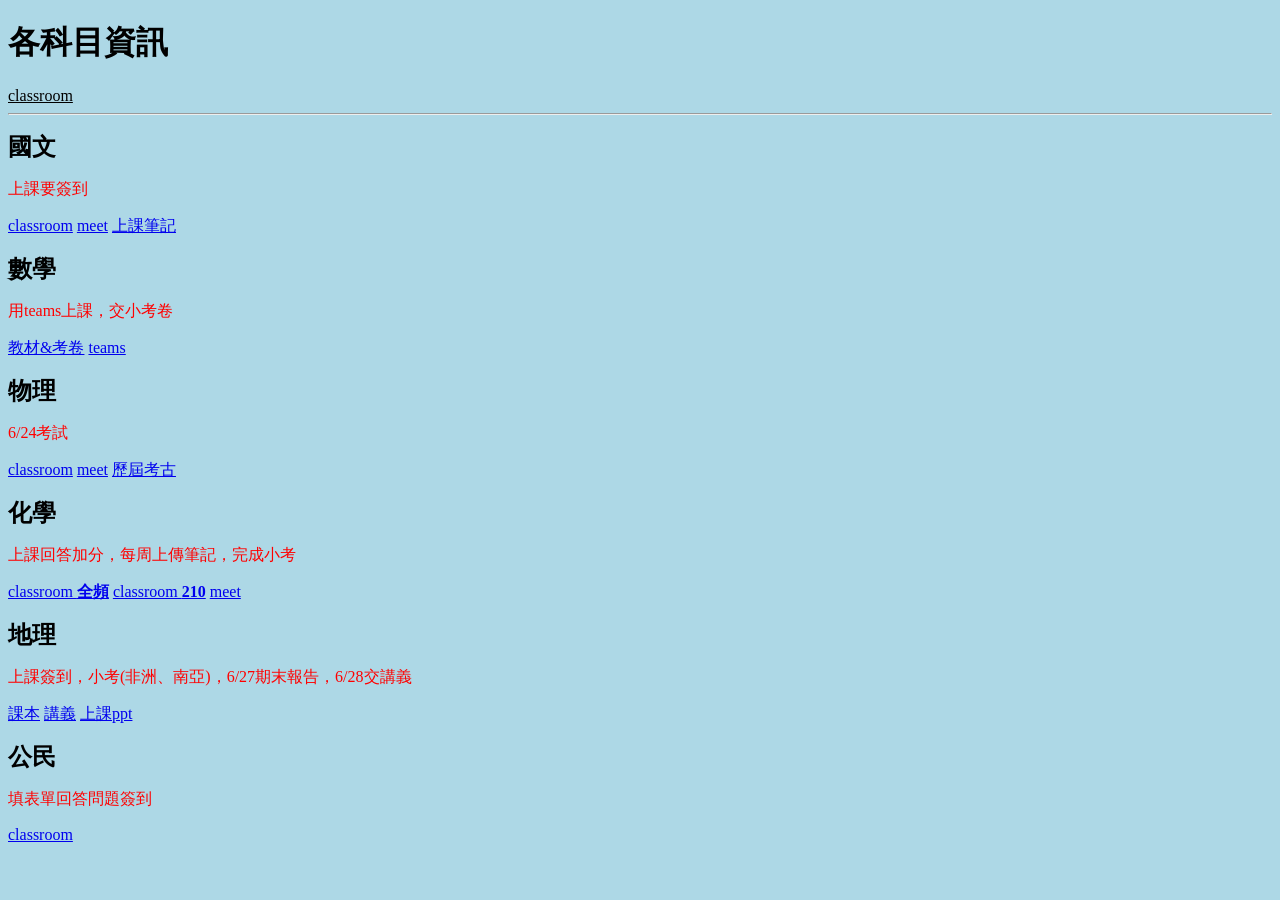
==== index.html @ 260b974c "sdfghjklq" ====
<!DOCTYPE html>
<html>
	<head>
		<meta charset="UTF-8">
		<title>各科資訊</title>
	</head>
	<body style="background-color:lightblue;">
		<h1>各科目資訊</h1>
		<a style="color: black;"href="https://classroom.google.com/u/1/h">classroom</a>
		<hr/>
		<!--------------->
		<p><font size="5"><b>國文</b></font></p>
		<p style="color: red;">上課要簽到</p>
		<a href="https://classroom.google.com/u/1/c/MzQzNjk5Mjk5Mzk4">classroom</a>
		<a href="https://meet.google.com/lookup/fc2mjpt23h?authuser=1&hs=179">meet</a>
		<a href="https://docs.google.com/document/d/1J_SD4aZLPcV2Flyv0-p1zSVLNdaXLL4tJrW4MOhwPWg/edit">上課筆記</a>
		<!--------------->
		<p><font size="5"><b>數學</b></font></p>
		<p style="color: red;">用teams上課，交小考卷</p>
		<a href="https://ms365ck-my.sharepoint.com/personal/pjchen_ms365_ck_tp_edu_tw/_layouts/15/onedrive.aspx?id=%2Fpersonal%2Fpjchen%5Fms365%5Fck%5Ftp%5Fedu%5Ftw%2FDocuments%2F208%2C210%2C217%E6%95%B8%E5%AD%B8%E6%95%99%E6%9D%90%E5%88%86%E4%BA%AB&originalPath=aHR0cHM6Ly9tczM2NWNrLW15LnNoYXJlcG9pbnQuY29tLzpmOi9nL3BlcnNvbmFsL3BqY2hlbl9tczM2NV9ja190cF9lZHVfdHcvRWloTVVyaVhwVGhLcXBCOEx3TmFrMHdCeGdaVGZwRk5nWENCNE9tMWFGZkNLZz9ydGltZT1zSUZ4Q3owczJVZw">教材&考卷</a>
		<a href="https://teams.microsoft.com/_#/school/conversations/%E4%B8%80%E8%88%AC?threadId=19:315025851530438c8fdfaea10eb56658@thread.tacv2&ctx=channel">teams</a>
		<!--------------->
		<p><font size="5"><b>物理</b></font></p>
		<p style="color: red;">6/24考試</p>
		<a href="https://classroom.google.com/u/1/c/MzQzNTU4ODA5Njgy">classroom</a>
		<a href="https://meet.google.com/lookup/bu3n7cfbhq?authuser=1&hs=179">meet</a>
		<a href="https://drive.google.com/drive/u/0/folders/1K9Jmgj_JLf2c37_H7lFQyNlokT1Dp903">歷屆考古</a>
		<!--------------->
		<p><font size="5"><b>化學</b></font></p>
		<p style="color: red;">上課回答加分，每周上傳筆記，完成小考</p>
		<a href="https://classroom.google.com/u/1/c/MjU2Njk5NTAxODA4">classroom <b>全頻</b></a>
		<a href="https://classroom.google.com/u/1/c/MzQ3MDc1Mjk2NjY5">classroom <b>210</b></a>
		<a href="https://meet.google.com/lookup/djmn33scyc?authuser=1&hs=179">meet</a>
		<!--------------->
		<p><font size="5"><b>地理</b></font></p>
		<p style="color: red;">上課簽到，小考(非洲、南亞)，6/27期末報告，6/28交講義</p>
		<a href="https://drive.google.com/drive/u/1/folders/10_RrW0xBIh0SJaJx89a30fX2rAMWY6_l">課本</a>
		<a href="https://drive.google.com/drive/u/1/folders/1vu9jweT_jX2y0tyPOpPyc1R3owKNxp4J">講義</a>
		<a href="https://drive.google.com/drive/u/1/folders/18q6EdDVB5b-IoQCmFjssI2vsfAsdIcBJ">上課ppt</a>
		<!--------------->
		<p><font size="5"><b>公民</b></font></p>
		<p style="color: red;">填表單回答問題簽到</p>
		<a href="https://classroom.google.com/u/1/c/MzQzMzM2NzU1NDE4">classroom</a>
		
		
	</body>

</html>
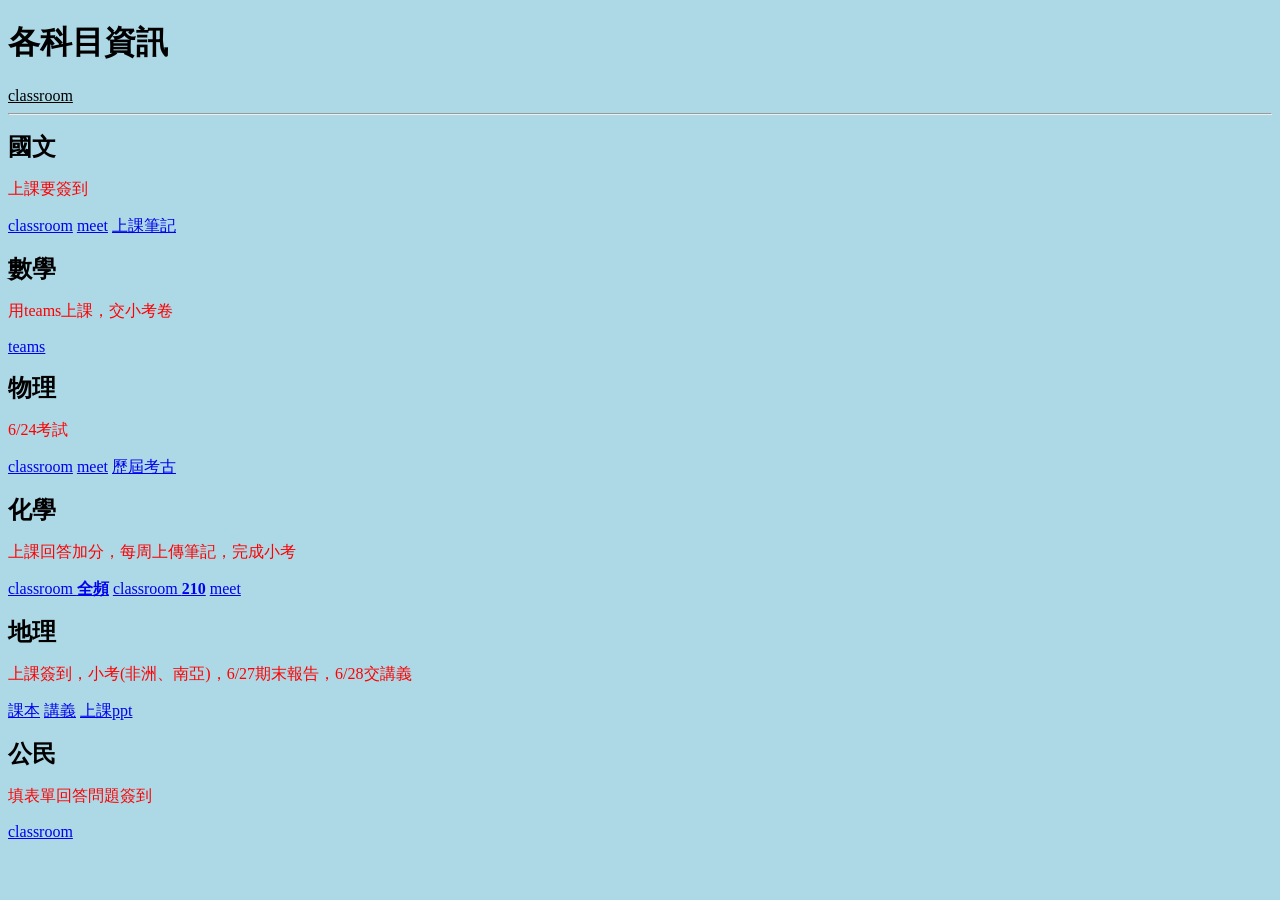
==== commit 048c1ccb: "Update index.html" ====
--- a/index.html
+++ b/index.html
@@ -17,7 +17,7 @@
 		<!--------------->
 		<p><font size="5"><b>數學</b></font></p>
 		<p style="color: red;">用teams上課，交小考卷</p>
-		<a href="https://ms365ck-my.sharepoint.com/personal/pjchen_ms365_ck_tp_edu_tw/_layouts/15/onedrive.aspx?id=%2Fpersonal%2Fpjchen%5Fms365%5Fck%5Ftp%5Fedu%5Ftw%2FDocuments%2F208%2C210%2C217%E6%95%B8%E5%AD%B8%E6%95%99%E6%9D%90%E5%88%86%E4%BA%AB&originalPath=aHR0cHM6Ly9tczM2NWNrLW15LnNoYXJlcG9pbnQuY29tLzpmOi9nL3BlcnNvbmFsL3BqY2hlbl9tczM2NV9ja190cF9lZHVfdHcvRWloTVVyaVhwVGhLcXBCOEx3TmFrMHdCeGdaVGZwRk5nWENCNE9tMWFGZkNLZz9ydGltZT1zSUZ4Q3owczJVZw">教材&考卷</a>
+		
 		<a href="https://teams.microsoft.com/_#/school/conversations/%E4%B8%80%E8%88%AC?threadId=19:315025851530438c8fdfaea10eb56658@thread.tacv2&ctx=channel">teams</a>
 		<!--------------->
 		<p><font size="5"><b>物理</b></font></p>
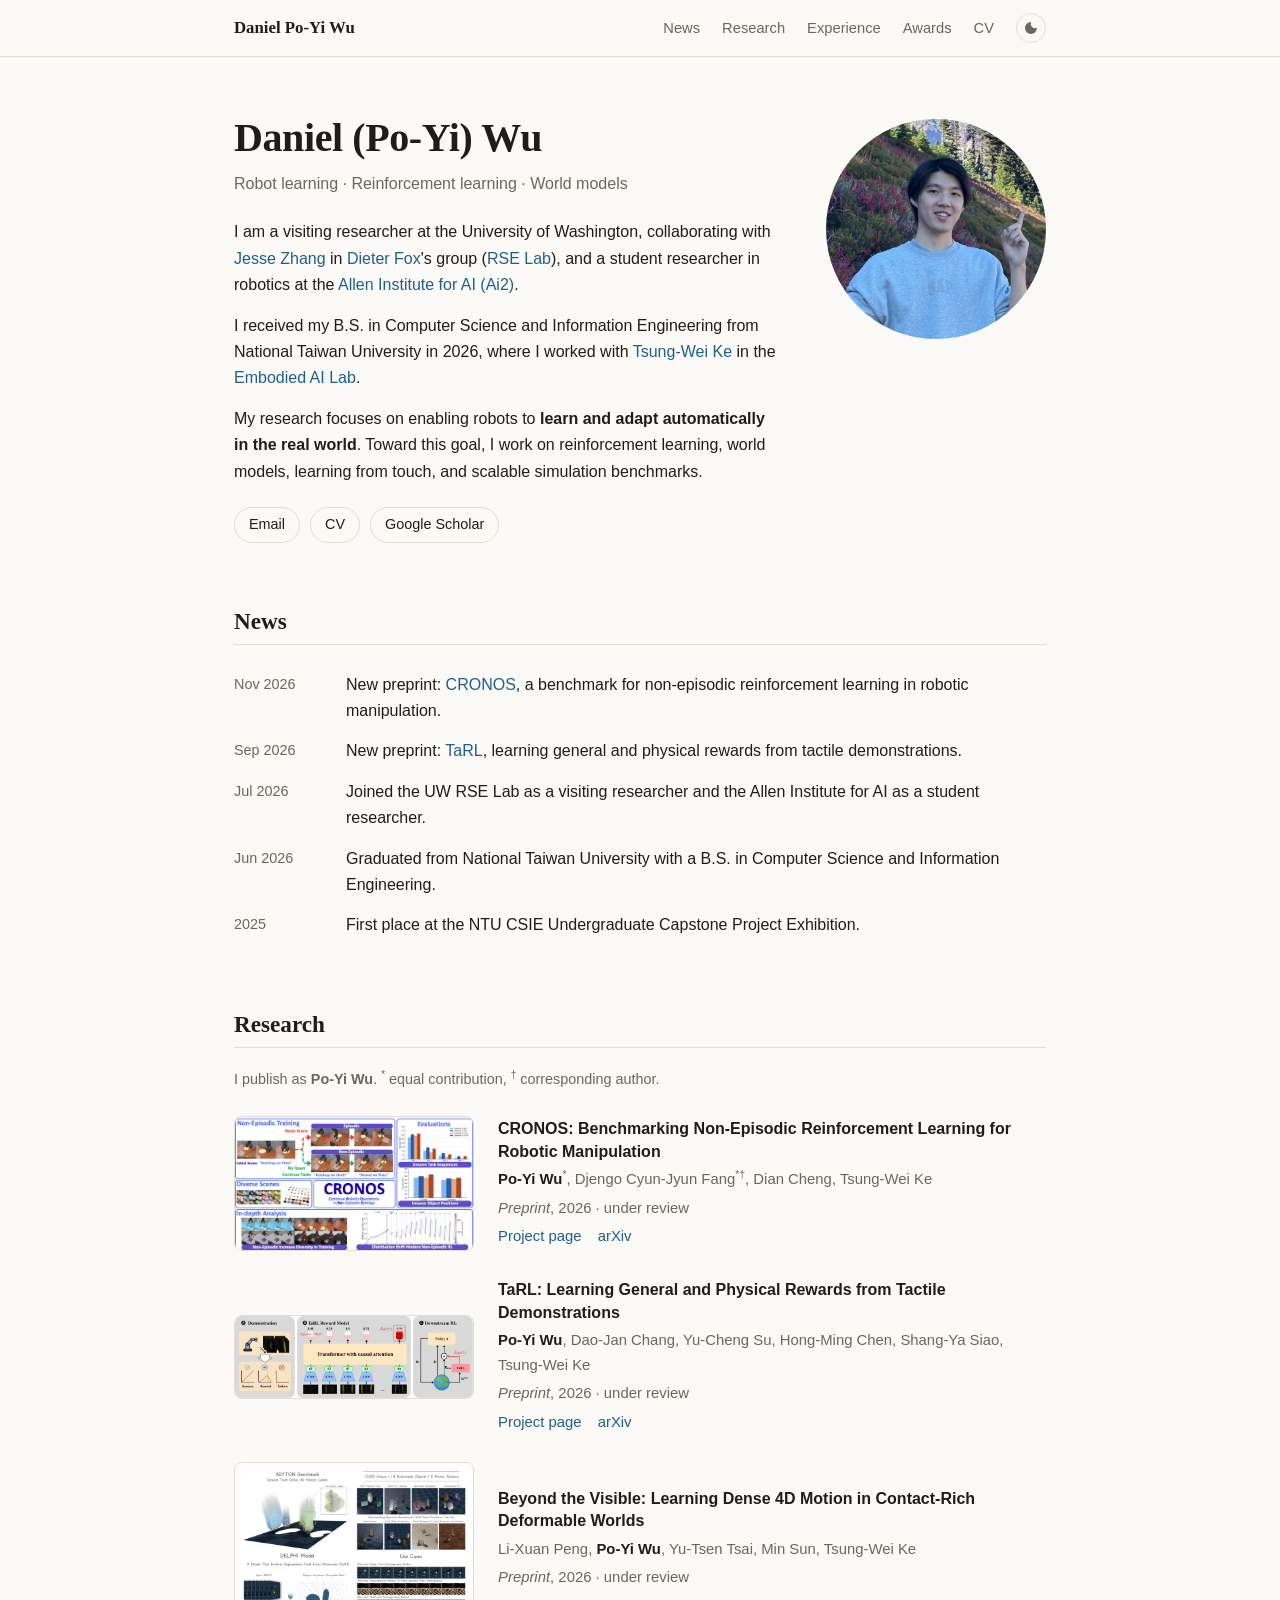
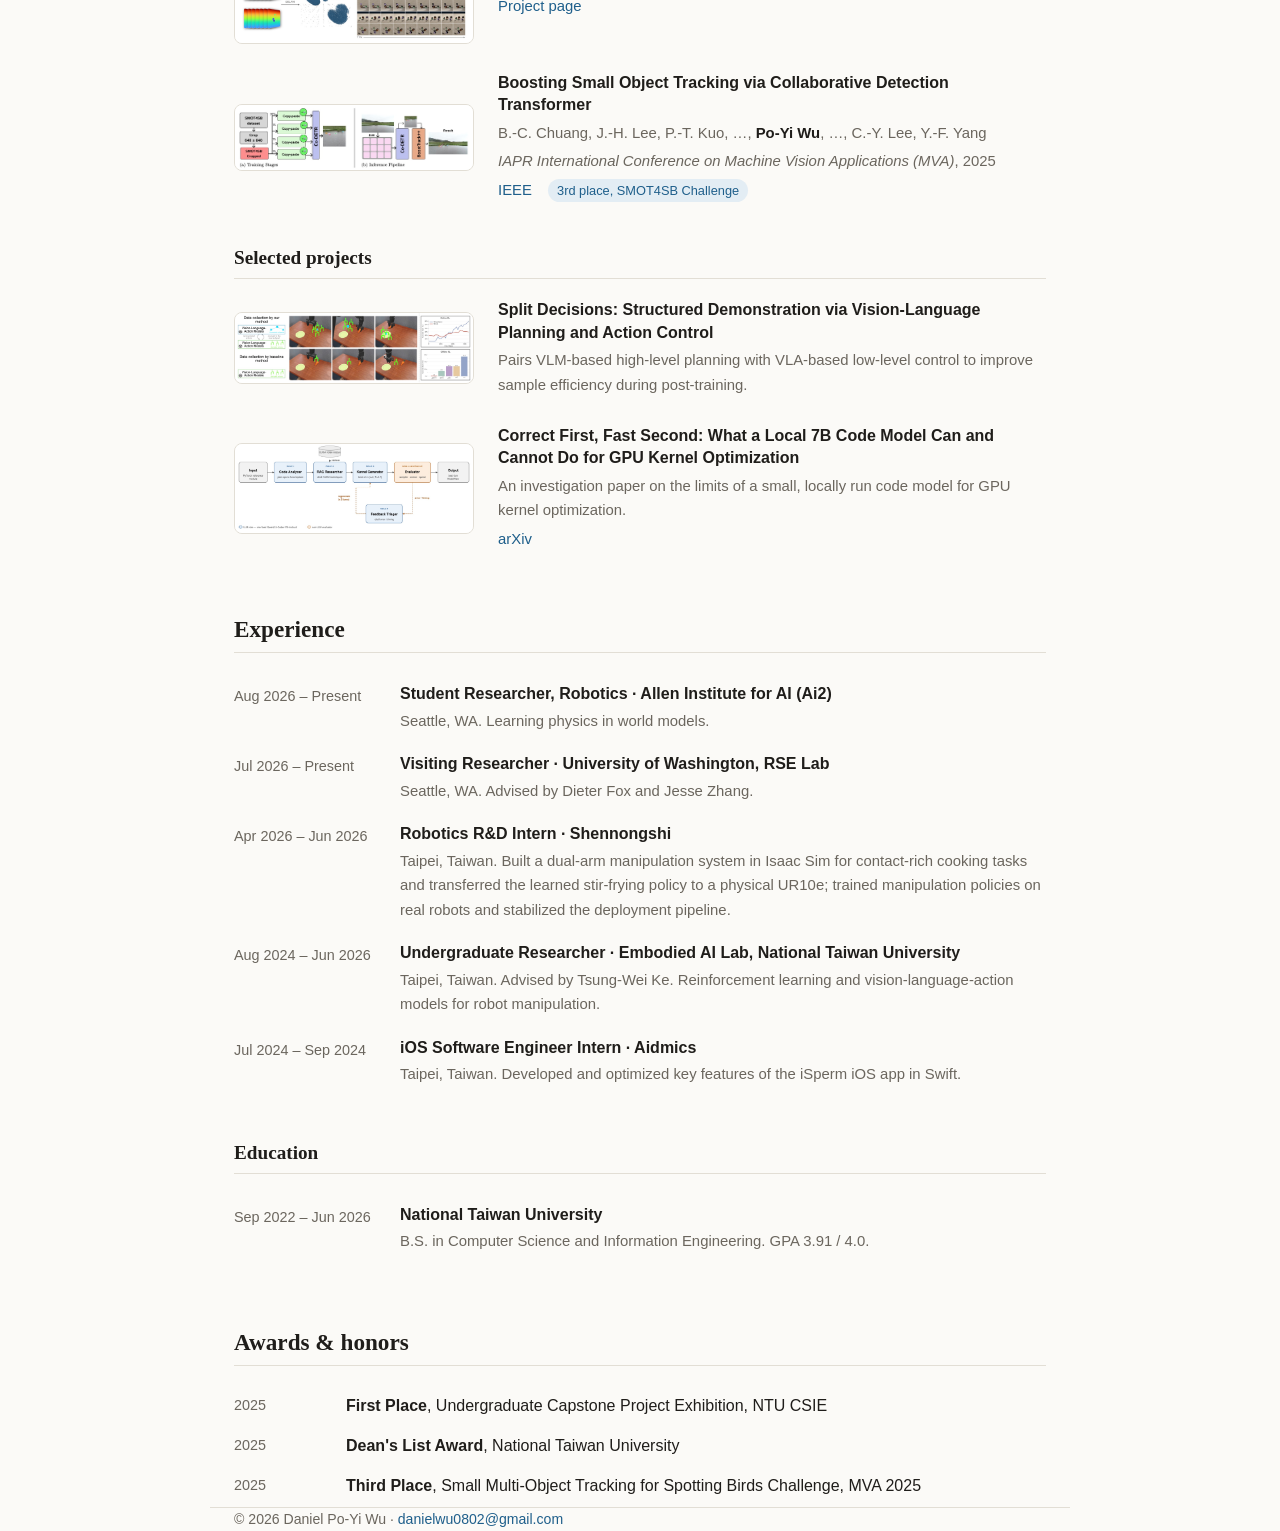
==== commit 17d235ca: "Personal academic website Co-Authored-By: Claude Opus 5.5 <noreply@anthropic.com> Claude-Session: ht" ====
--- a/index.html
+++ b/index.html
@@ -1,48 +1,251 @@
-<!DOCTYPE html>
-<html>
-	<head>
-		<meta charset="UTF-8">
-		<title>各科資訊</title>
-	</head>
-	<body style="background-color:lightblue;">
-		<h1>各科目資訊</h1>
-		<a style="color: black;"href="https://classroom.google.com/u/1/h">classroom</a>
-		<hr/>
-		<!--------------->
-		<p><font size="5"><b>國文</b></font></p>
-		<p style="color: red;">上課要簽到</p>
-		<a href="https://classroom.google.com/u/1/c/MzQzNjk5Mjk5Mzk4">classroom</a>
-		<a href="https://meet.google.com/lookup/fc2mjpt23h?authuser=1&hs=179">meet</a>
-		<a href="https://docs.google.com/document/d/1J_SD4aZLPcV2Flyv0-p1zSVLNdaXLL4tJrW4MOhwPWg/edit">上課筆記</a>
-		<!--------------->
-		<p><font size="5"><b>數學</b></font></p>
-		<p style="color: red;">用teams上課，交小考卷</p>
-		
-		<a href="https://teams.microsoft.com/_#/school/conversations/%E4%B8%80%E8%88%AC?threadId=19:315025851530438c8fdfaea10eb56658@thread.tacv2&ctx=channel">teams</a>
-		<!--------------->
-		<p><font size="5"><b>物理</b></font></p>
-		<p style="color: red;">6/24考試</p>
-		<a href="https://classroom.google.com/u/1/c/MzQzNTU4ODA5Njgy">classroom</a>
-		<a href="https://meet.google.com/lookup/bu3n7cfbhq?authuser=1&hs=179">meet</a>
-		<a href="https://drive.google.com/drive/u/0/folders/1K9Jmgj_JLf2c37_H7lFQyNlokT1Dp903">歷屆考古</a>
-		<!--------------->
-		<p><font size="5"><b>化學</b></font></p>
-		<p style="color: red;">上課回答加分，每周上傳筆記，完成小考</p>
-		<a href="https://classroom.google.com/u/1/c/MjU2Njk5NTAxODA4">classroom <b>全頻</b></a>
-		<a href="https://classroom.google.com/u/1/c/MzQ3MDc1Mjk2NjY5">classroom <b>210</b></a>
-		<a href="https://meet.google.com/lookup/djmn33scyc?authuser=1&hs=179">meet</a>
-		<!--------------->
-		<p><font size="5"><b>地理</b></font></p>
-		<p style="color: red;">上課簽到，小考(非洲、南亞)，6/27期末報告，6/28交講義</p>
-		<a href="https://drive.google.com/drive/u/1/folders/10_RrW0xBIh0SJaJx89a30fX2rAMWY6_l">課本</a>
-		<a href="https://drive.google.com/drive/u/1/folders/1vu9jweT_jX2y0tyPOpPyc1R3owKNxp4J">講義</a>
-		<a href="https://drive.google.com/drive/u/1/folders/18q6EdDVB5b-IoQCmFjssI2vsfAsdIcBJ">上課ppt</a>
-		<!--------------->
-		<p><font size="5"><b>公民</b></font></p>
-		<p style="color: red;">填表單回答問題簽到</p>
-		<a href="https://classroom.google.com/u/1/c/MzQzMzM2NzU1NDE4">classroom</a>
-		
-		
-	</body>
-
-</html>+<!doctype html>
+<html lang="en">
+<head>
+  <meta charset="utf-8">
+  <meta name="viewport" content="width=device-width, initial-scale=1">
+  <title>Daniel (Po-Yi) Wu</title>
+  <meta name="description" content="Daniel Po-Yi Wu — robot learning researcher working on reinforcement learning, vision-language-action models, and world models for manipulation.">
+  <meta property="og:title" content="Daniel Po-Yi Wu">
+  <meta property="og:description" content="Robot learning researcher: reinforcement learning, vision-language-action models, and world models for manipulation.">
+  <meta property="og:type" content="website">
+  <link rel="stylesheet" href="style.css">
+  <script>
+    // Apply the saved theme before first paint to avoid a flash.
+    try {
+      var t = localStorage.getItem('theme');
+      if (t) document.documentElement.setAttribute('data-theme', t);
+    } catch (e) {}
+  </script>
+</head>
+<body>
+
+<header class="topbar">
+  <div class="wrap topbar-inner">
+    <a class="brand" href="#top">Daniel Po-Yi Wu</a>
+    <nav aria-label="Sections">
+      <a href="#news">News</a>
+      <a href="#research">Research</a>
+      <a href="#experience">Experience</a>
+      <a href="#awards">Awards</a>
+      <a href="assets/cv.pdf">CV</a>
+      <button id="theme-toggle" type="button" aria-label="Toggle dark mode" title="Toggle dark mode">
+        <svg viewBox="0 0 24 24" width="16" height="16" aria-hidden="true"><path fill="currentColor" d="M12 3a9 9 0 1 0 9 9 7 7 0 0 1-9-9z"/></svg>
+      </button>
+    </nav>
+  </div>
+</header>
+
+<main class="wrap" id="top">
+
+  <!-- ============ INTRO ============ -->
+  <section class="intro">
+    <div class="intro-text">
+      <h1>Daniel (Po-Yi) Wu</h1>
+      <p class="tagline">Robot learning · Reinforcement learning · World models</p>
+
+      <p>
+        I am a visiting researcher at the University of Washington, collaborating with
+        <a href="https://www.jessezhang.net">Jesse Zhang</a> in <a href="https://homes.cs.washington.edu/~fox/">Dieter Fox</a>'s group
+        (<a href="https://rse-lab.cs.washington.edu/">RSE Lab</a>), and a student researcher in robotics at the
+        <a href="https://allenai.org/">Allen Institute for AI (Ai2)</a>.
+      </p>
+      <p>
+        I received my B.S. in Computer Science and Information Engineering from
+        National Taiwan University in 2026, where I
+        worked with <a href="https://twke18.github.io">Tsung-Wei Ke</a> in the <a href="https://embodiedai-ntu.github.io">Embodied AI Lab</a>.
+      </p>
+      <p>
+        My research focuses on enabling robots to <strong>learn and adapt automatically in the real world</strong>.
+        Toward this goal, I work on reinforcement learning, world models,
+        learning from touch, and scalable simulation benchmarks.
+      </p>
+
+      <ul class="links">
+        <li><a href="mailto:danielwu0802@gmail.com">Email</a></li>
+        <li><a href="assets/cv.pdf">CV</a></li>
+        <li><a href="https://scholar.google.com/citations?user=QnDXaNgAAAAJ">Google Scholar</a></li>
+        <!-- Add when ready:
+        <li><a href="https://x.com/XXXX">X / Twitter</a></li>
+        <li><a href="https://www.linkedin.com/in/XXXX">LinkedIn</a></li>
+        -->
+      </ul>
+    </div>
+
+    <!-- Drop a square photo at assets/profile.jpg and it replaces the initials. -->
+    <div class="portrait" data-label="DW">
+      <img src="assets/profile.jpg" alt="Portrait of Daniel Po-Yi Wu" onerror="this.remove()">
+    </div>
+  </section>
+
+  <!-- ============ NEWS ============ -->
+  <section id="news">
+    <h2>News</h2>
+    <ul class="news">
+      <li><time>Nov 2026</time><span>New preprint: <a href="https://arxiv.org/abs/2611.05080">CRONOS</a>, a benchmark for non-episodic reinforcement learning in robotic manipulation.</span></li>
+      <li><time>Sep 2026</time><span>New preprint: <a href="https://arxiv.org/abs/2609.36785">TaRL</a>, learning general and physical rewards from tactile demonstrations.</span></li>
+      <li><time>Jul 2026</time><span>Joined the UW RSE Lab as a visiting researcher and the Allen Institute for AI as a student researcher.</span></li>
+      <li><time>Jun 2026</time><span>Graduated from National Taiwan University with a B.S. in Computer Science and Information Engineering.</span></li>
+      <li><time>2025</time><span>First place at the NTU CSIE Undergraduate Capstone Project Exhibition.</span></li>
+    </ul>
+  </section>
+
+  <!-- ============ RESEARCH ============ -->
+  <section id="research">
+    <h2>Research</h2>
+    <p class="section-note">I publish as <strong>Po-Yi Wu</strong>. <sup>*</sup> equal contribution, <sup>†</sup> corresponding author.</p>
+
+    <!-- For each paper: drop an image at the path in <img src> to replace the placeholder tile. -->
+    <article class="paper">
+      <div class="thumb t1" data-label="CRONOS">
+        <img src="assets/cronos.jpg" alt="" onerror="this.remove()">
+      </div>
+      <div class="paper-body">
+        <h3><a href="https://embodiedai-ntu.github.io/cronos/index.html">CRONOS: Benchmarking Non-Episodic Reinforcement Learning for Robotic Manipulation</a></h3>
+        <p class="authors"><strong>Po-Yi Wu</strong><sup>*</sup>, Djengo Cyun-Jyun Fang<sup>*†</sup>, Dian Cheng, Tsung-Wei Ke</p>
+        <p class="venue"><em>Preprint</em>, 2026 · under review</p>
+        <p class="paper-links"><a href="https://embodiedai-ntu.github.io/cronos/index.html">Project page</a> <a href="https://arxiv.org/abs/2611.05080">arXiv</a></p>
+      </div>
+    </article>
+
+    <article class="paper">
+      <div class="thumb t2" data-label="TaRL">
+        <img src="assets/tarl.jpg" alt="" onerror="this.remove()">
+      </div>
+      <div class="paper-body">
+        <h3><a href="https://embodiedai-ntu.github.io/tarl/index.html">TaRL: Learning General and Physical Rewards from Tactile Demonstrations</a></h3>
+        <p class="authors"><strong>Po-Yi Wu</strong>, Dao-Jan Chang, Yu-Cheng Su, Hong-Ming Chen, Shang-Ya Siao, Tsung-Wei Ke</p>
+        <p class="venue"><em>Preprint</em>, 2026 · under review</p>
+        <p class="paper-links"><a href="https://embodiedai-ntu.github.io/tarl/index.html">Project page</a> <a href="https://arxiv.org/abs/2609.36785">arXiv</a></p>
+      </div>
+    </article>
+
+    <article class="paper">
+      <div class="thumb t3" data-label="DELPHI">
+        <img src="assets/delphi.jpg" alt="" onerror="this.remove()">
+      </div>
+      <div class="paper-body">
+        <h3><a href="https://alexpeng517.github.io/DELPHI/">Beyond the Visible: Learning Dense 4D Motion in Contact-Rich Deformable Worlds</a></h3>
+        <p class="authors">Li-Xuan Peng, <strong>Po-Yi Wu</strong>, Yu-Tsen Tsai, Min Sun, Tsung-Wei Ke</p>
+        <p class="venue"><em>Preprint</em>, 2026 · under review</p>
+        <p class="paper-links"><a href="https://alexpeng517.github.io/DELPHI/">Project page</a></p>
+      </div>
+    </article>
+
+    <article class="paper">
+      <div class="thumb t4" data-label="SMOT">
+        <img src="assets/smot.jpg" alt="" onerror="this.remove()">
+      </div>
+      <div class="paper-body">
+        <h3><a href="https://ieeexplore.ieee.org/document/11175122">Boosting Small Object Tracking via Collaborative Detection Transformer</a></h3>
+        <p class="authors">B.-C. Chuang, J.-H. Lee, P.-T. Kuo, …, <strong>Po-Yi Wu</strong>, …, C.-Y. Lee, Y.-F. Yang</p>
+        <p class="venue"><em>IAPR International Conference on Machine Vision Applications (MVA)</em>, 2025</p>
+        <p class="paper-links"><a href="https://ieeexplore.ieee.org/document/11175122">IEEE</a> <span class="badge">3rd place, SMOT4SB Challenge</span></p>
+      </div>
+    </article>
+
+    <h2 class="sub">Selected projects</h2>
+
+    <article class="paper">
+      <div class="thumb t1" data-label="Split Decisions">
+        <img src="assets/splitdecisions.jpg" alt="Split Decisions teaser figure" onerror="this.remove()">
+      </div>
+      <div class="paper-body">
+        <h3>Split Decisions: Structured Demonstration via Vision-Language Planning and Action Control</h3>
+        <p class="venue">Pairs VLM-based high-level planning with VLA-based low-level control to improve sample efficiency during post-training.</p>
+      </div>
+    </article>
+
+    <article class="paper">
+      <div class="thumb t2" data-label="Correct First">
+        <img src="assets/correctfirst.jpg" alt="Correct First, Fast Second pipeline figure" onerror="this.remove()">
+      </div>
+      <div class="paper-body">
+        <h3><a href="https://arxiv.org/html/2611.12079v1">Correct First, Fast Second: What a Local 7B Code Model Can and Cannot Do for GPU Kernel Optimization</a></h3>
+        <p class="venue">An investigation paper on the limits of a small, locally run code model for GPU kernel optimization.</p>
+        <p class="paper-links"><a href="https://arxiv.org/html/2611.12079v1">arXiv</a></p>
+      </div>
+    </article>
+  </section>
+
+  <!-- ============ EXPERIENCE ============ -->
+  <section id="experience">
+    <h2>Experience</h2>
+    <ul class="timeline">
+      <li>
+        <div class="when">Aug 2026 – Present</div>
+        <div class="what">
+          <h3>Student Researcher, Robotics · Allen Institute for AI (Ai2)</h3>
+          <p>Seattle, WA. Learning physics in world models.</p>
+        </div>
+      </li>
+      <li>
+        <div class="when">Jul 2026 – Present</div>
+        <div class="what">
+          <h3>Visiting Researcher · University of Washington, RSE Lab</h3>
+          <p>Seattle, WA. Advised by Dieter Fox and Jesse Zhang.</p>
+        </div>
+      </li>
+      <li>
+        <div class="when">Apr 2026 – Jun 2026</div>
+        <div class="what">
+          <h3>Robotics R&amp;D Intern · Shennongshi</h3>
+          <p>Taipei, Taiwan. Built a dual-arm manipulation system in Isaac Sim for contact-rich cooking tasks and transferred the learned stir-frying policy to a physical UR10e; trained manipulation policies on real robots and stabilized the deployment pipeline.</p>
+        </div>
+      </li>
+      <li>
+        <div class="when">Aug 2024 – Jun 2026</div>
+        <div class="what">
+          <h3>Undergraduate Researcher · Embodied AI Lab, National Taiwan University</h3>
+          <p>Taipei, Taiwan. Advised by Tsung-Wei Ke. Reinforcement learning and vision-language-action models for robot manipulation.</p>
+        </div>
+      </li>
+      <li>
+        <div class="when">Jul 2024 – Sep 2024</div>
+        <div class="what">
+          <h3>iOS Software Engineer Intern · Aidmics</h3>
+          <p>Taipei, Taiwan. Developed and optimized key features of the iSperm iOS app in Swift.</p>
+        </div>
+      </li>
+    </ul>
+
+    <h2 class="sub">Education</h2>
+    <ul class="timeline">
+      <li>
+        <div class="when">Sep 2022 – Jun 2026</div>
+        <div class="what">
+          <h3>National Taiwan University</h3>
+          <p>B.S. in Computer Science and Information Engineering. GPA 3.91 / 4.0.</p>
+        </div>
+      </li>
+    </ul>
+  </section>
+
+  <!-- ============ AWARDS ============ -->
+  <section id="awards">
+    <h2>Awards &amp; honors</h2>
+    <ul class="news">
+      <li><time>2025</time><span><strong>First Place</strong>, Undergraduate Capstone Project Exhibition, NTU CSIE</span></li>
+      <li><time>2025</time><span><strong>Dean's List Award</strong>, National Taiwan University</span></li>
+      <li><time>2025</time><span><strong>Third Place</strong>, Small Multi-Object Tracking for Spotting Birds Challenge, MVA 2025</span></li>
+    </ul>
+  </section>
+
+</main>
+
+<footer class="wrap">
+  <p>© <span id="year">2026</span> Daniel Po-Yi Wu · <a href="mailto:danielwu0802@gmail.com">danielwu0802@gmail.com</a></p>
+</footer>
+
+<script>
+  document.getElementById('year').textContent = new Date().getFullYear();
+  document.getElementById('theme-toggle').addEventListener('click', function () {
+    var root = document.documentElement;
+    var current = root.getAttribute('data-theme') ||
+      (window.matchMedia('(prefers-color-scheme: dark)').matches ? 'dark' : 'light');
+    var next = current === 'dark' ? 'light' : 'dark';
+    root.setAttribute('data-theme', next);
+    try { localStorage.setItem('theme', next); } catch (e) {}
+  });
+</script>
+</body>
+</html>
--- a/style.css
+++ b/style.css
@@ -0,0 +1,205 @@
+/* ---------- Tokens ---------- */
+:root {
+  --bg: #fbfaf7;
+  --surface: #f1efe9;
+  --text: #1f1d1a;
+  --muted: #6b665e;
+  --rule: #e2ded5;
+  --accent: #1f5f8b;
+  --accent-soft: #e3edf4;
+  --serif: "Iowan Old Style", "Palatino Linotype", Palatino, "Book Antiqua", Georgia, serif;
+  --sans: -apple-system, BlinkMacSystemFont, "Segoe UI", Inter, Roboto, "Helvetica Neue", Arial, sans-serif;
+}
+
+@media (prefers-color-scheme: dark) {
+  :root:not([data-theme="light"]) {
+    --bg: #15171a;
+    --surface: #1e2125;
+    --text: #e8e6e1;
+    --muted: #9a968d;
+    --rule: #2c3036;
+    --accent: #7fb8e0;
+    --accent-soft: #1d2b36;
+  }
+}
+:root[data-theme="dark"] {
+  --bg: #15171a;
+  --surface: #1e2125;
+  --text: #e8e6e1;
+  --muted: #9a968d;
+  --rule: #2c3036;
+  --accent: #7fb8e0;
+  --accent-soft: #1d2b36;
+}
+
+/* ---------- Base ---------- */
+* { box-sizing: border-box; }
+html { scroll-behavior: smooth; scroll-padding-top: 72px; }
+body {
+  margin: 0;
+  background: var(--bg);
+  color: var(--text);
+  font-family: var(--sans);
+  font-size: 16px;
+  line-height: 1.65;
+  -webkit-font-smoothing: antialiased;
+}
+.wrap { max-width: 860px; margin: 0 auto; padding: 0 24px; }
+
+a { color: var(--accent); text-decoration: none; }
+a:hover { text-decoration: underline; text-underline-offset: 3px; }
+a:focus-visible, button:focus-visible { outline: 2px solid var(--accent); outline-offset: 3px; border-radius: 3px; }
+
+h1, h2, h3 { font-family: var(--serif); font-weight: 600; line-height: 1.25; margin: 0; }
+h1 { font-size: 2.5rem; letter-spacing: -0.01em; }
+h2 {
+  font-size: 1.45rem;
+  padding-bottom: 8px;
+  margin-bottom: 20px;
+  border-bottom: 1px solid var(--rule);
+}
+h2.sub { margin-top: 44px; font-size: 1.2rem; }
+h3 { font-family: var(--sans); font-size: 1rem; font-weight: 600; line-height: 1.4; }
+p { margin: 0 0 14px; }
+section { margin-top: 64px; }
+sup { font-size: 0.7em; line-height: 0; }
+
+/* ---------- Top bar ---------- */
+.topbar {
+  position: sticky; top: 0; z-index: 10;
+  background: color-mix(in srgb, var(--bg) 88%, transparent);
+  backdrop-filter: blur(8px);
+  -webkit-backdrop-filter: blur(8px);
+  border-bottom: 1px solid var(--rule);
+}
+.topbar-inner { display: flex; align-items: center; justify-content: space-between; gap: 16px; height: 56px; }
+.brand { font-family: var(--serif); font-weight: 600; font-size: 1.05rem; color: var(--text); white-space: nowrap; }
+.topbar nav { display: flex; align-items: center; gap: 22px; font-size: 0.92rem; }
+.topbar nav a { color: var(--muted); }
+.topbar nav a:hover { color: var(--text); text-decoration: none; }
+#theme-toggle {
+  display: grid; place-items: center;
+  width: 30px; height: 30px; padding: 0;
+  border: 1px solid var(--rule); border-radius: 50%;
+  background: transparent; color: var(--muted); cursor: pointer;
+}
+#theme-toggle:hover { color: var(--text); }
+
+/* ---------- Intro ---------- */
+.intro {
+  display: grid;
+  grid-template-columns: 1fr 220px;
+  gap: 48px;
+  align-items: start;
+  margin-top: 56px;
+}
+.tagline { color: var(--muted); margin: 8px 0 22px; font-size: 1rem; }
+.links { list-style: none; display: flex; flex-wrap: wrap; gap: 10px; padding: 0; margin: 22px 0 0; }
+.links a {
+  display: inline-block;
+  padding: 5px 14px;
+  border: 1px solid var(--rule);
+  border-radius: 999px;
+  font-size: 0.9rem;
+  color: var(--text);
+}
+.links a:hover { border-color: var(--accent); color: var(--accent); text-decoration: none; }
+
+.portrait {
+  position: relative;
+  aspect-ratio: 1;
+  border-radius: 50%;
+  overflow: hidden;
+  background: var(--accent-soft);
+  margin-top: 6px;
+}
+.portrait::before {
+  content: attr(data-label);
+  position: absolute; inset: 0;
+  display: grid; place-items: center;
+  font-family: var(--serif); font-size: 3.4rem; color: var(--accent);
+}
+.portrait img { position: absolute; inset: 0; width: 100%; height: 100%; object-fit: cover; }
+
+/* ---------- News / awards lists ---------- */
+.news { list-style: none; margin: 0; padding: 0; }
+.news li { display: grid; grid-template-columns: 96px 1fr; gap: 16px; padding: 7px 0; }
+.news time { color: var(--muted); font-size: 0.9rem; font-variant-numeric: tabular-nums; padding-top: 1px; }
+
+/* ---------- Papers ---------- */
+.section-note { color: var(--muted); font-size: 0.9rem; margin-bottom: 24px; }
+.paper { display: grid; grid-template-columns: 240px 1fr; gap: 24px; align-items: center; margin-bottom: 28px; }
+.thumb {
+  position: relative;
+  aspect-ratio: 16 / 10;
+  border-radius: 8px;
+  overflow: hidden;
+  border: 1px solid var(--rule);
+  background: var(--surface);
+}
+.thumb::before {
+  content: attr(data-label);
+  position: absolute; inset: 0;
+  display: grid; place-items: center;
+  font-family: var(--serif); font-size: 1.35rem; font-weight: 600; letter-spacing: 0.04em;
+  color: var(--accent);
+}
+.thumb.t1 { background: linear-gradient(135deg, var(--accent-soft), var(--surface)); }
+.thumb.t2 { background: linear-gradient(225deg, var(--accent-soft), var(--surface)); }
+.thumb.t3 { background: linear-gradient(315deg, var(--accent-soft), var(--surface)); }
+.thumb.t4 { background: linear-gradient(45deg, var(--accent-soft), var(--surface)); }
+/* Teaser figures are shown whole, never cropped: the tile takes the image's own shape. */
+.thumb img, .thumb video { display: block; width: 100%; height: auto; }
+.paper .thumb:has(img), .paper .thumb:has(video) { aspect-ratio: auto; background: #fff; }
+.thumb:has(img)::before, .thumb:has(video)::before { content: none; }
+
+.paper-body h3 a { color: var(--text); }
+.paper-body h3 a:hover { color: var(--accent); text-decoration: none; }
+.paper-body p { margin: 4px 0 0; font-size: 0.93rem; }
+.authors { color: var(--muted); }
+.authors strong { color: var(--text); font-weight: 600; }
+.venue { color: var(--muted); }
+.paper-links a { margin-right: 12px; font-weight: 500; }
+.badge {
+  display: inline-block;
+  padding: 1px 9px;
+  border-radius: 999px;
+  background: var(--accent-soft);
+  color: var(--accent);
+  font-size: 0.8rem;
+  font-weight: 500;
+}
+
+.project { margin-bottom: 20px; }
+.project h3 a { color: var(--text); }
+.project h3 a:hover { color: var(--accent); text-decoration: none; }
+.project p { margin: 4px 0 0; font-size: 0.93rem; color: var(--muted); }
+
+/* ---------- Timeline ---------- */
+.timeline { list-style: none; margin: 0; padding: 0; }
+.timeline li { display: grid; grid-template-columns: 150px 1fr; gap: 16px; padding: 10px 0; }
+.when { color: var(--muted); font-size: 0.9rem; font-variant-numeric: tabular-nums; padding-top: 2px; }
+.what p { margin: 3px 0 0; font-size: 0.93rem; color: var(--muted); }
+
+/* ---------- Footer ---------- */
+footer { margin-top: 80px; padding-top: 24px; padding-bottom: 48px; border-top: 1px solid var(--rule); color: var(--muted); font-size: 0.88rem; }
+footer p { margin: 0; }
+
+/* ---------- Small screens ---------- */
+@media (max-width: 700px) {
+  .wrap { padding: 0 16px; }
+  h1 { font-size: 2rem; }
+  section { margin-top: 48px; }
+  .topbar nav { gap: 14px; font-size: 0.85rem; }
+  .topbar nav a[href="#awards"], .topbar nav a[href="#news"] { display: none; }
+  .intro { grid-template-columns: 1fr; gap: 24px; margin-top: 36px; }
+  .portrait { width: 140px; order: -1; }
+  .portrait::before { font-size: 2.4rem; }
+  .paper { grid-template-columns: 1fr; gap: 12px; }
+  .thumb { max-width: 280px; }
+  .news li, .timeline li { grid-template-columns: 1fr; gap: 0; }
+}
+
+@media (prefers-reduced-motion: reduce) {
+  html { scroll-behavior: auto; }
+}
